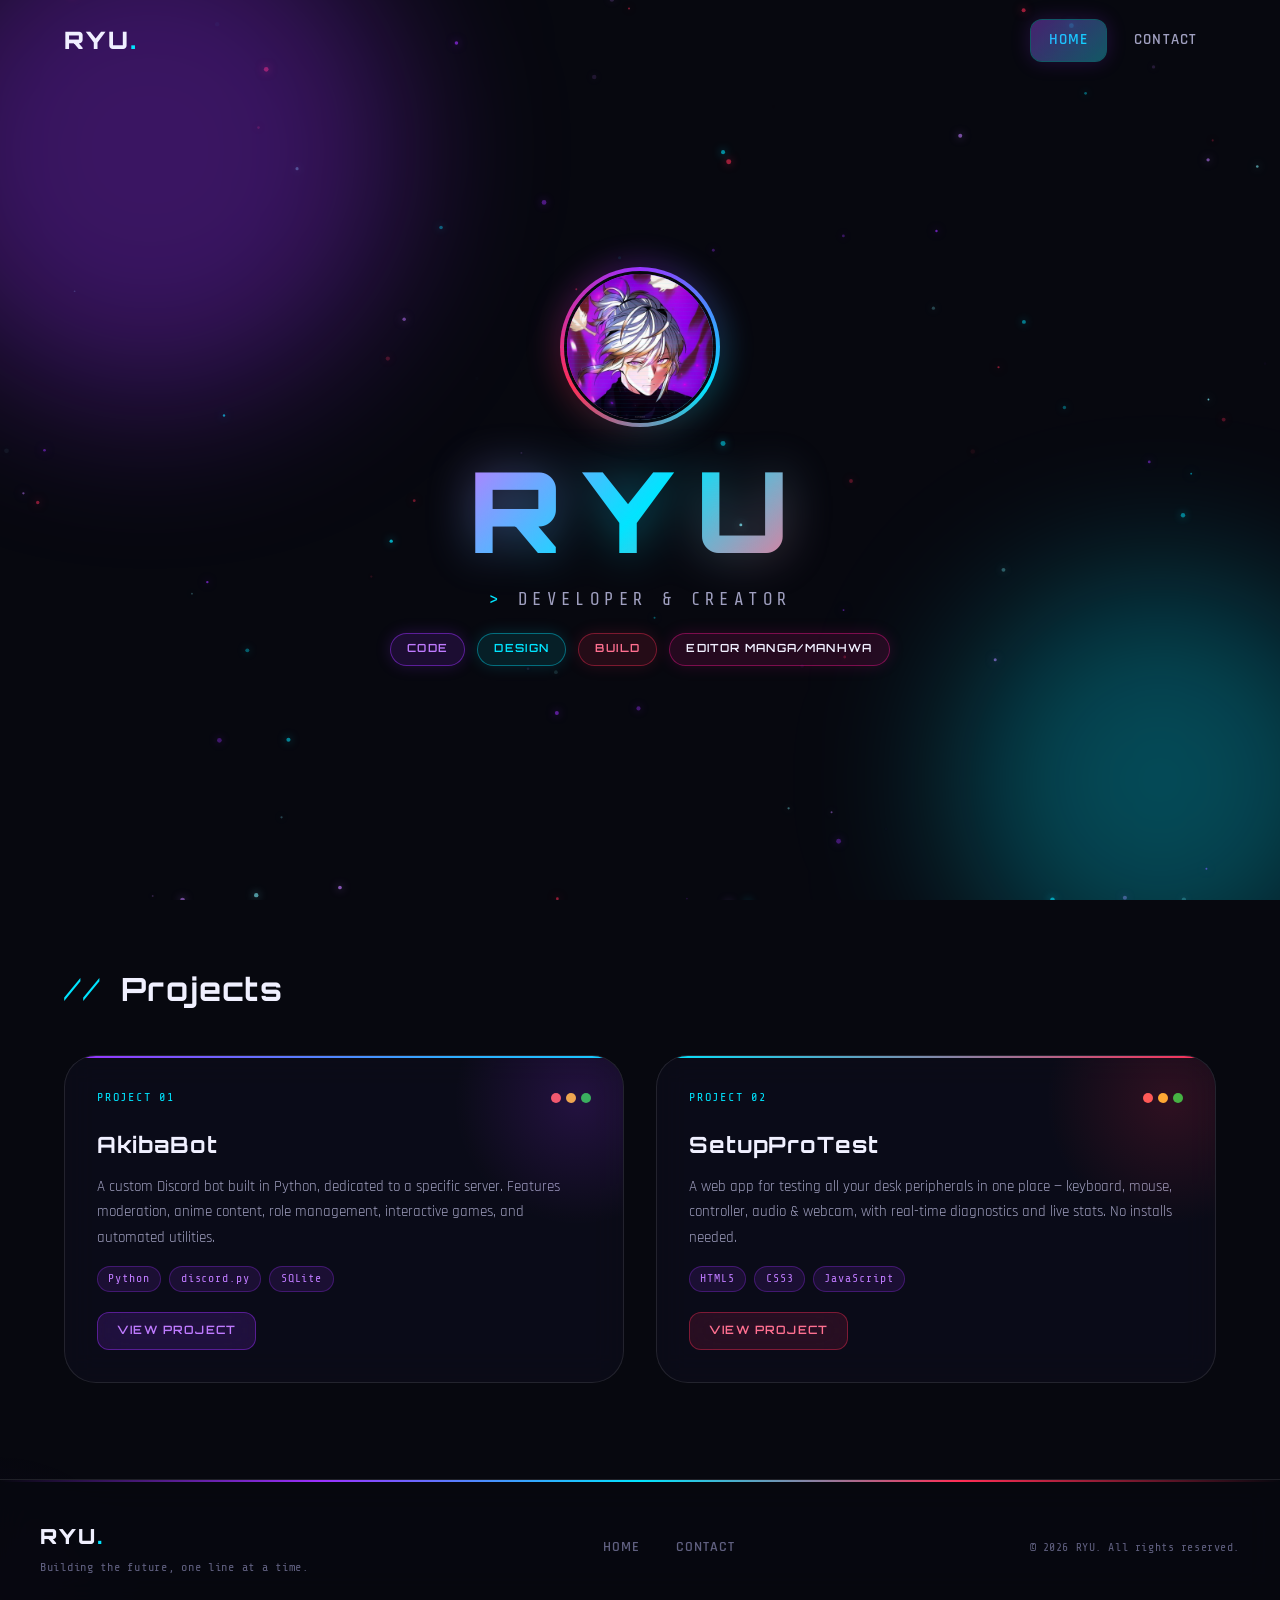
==== index.html @ fd31625f "Add files via upload" ====
<!DOCTYPE html>
<html lang="en">
<head>
  <meta charset="UTF-8" />
  <meta name="viewport" content="width=device-width, initial-scale=1.0" />
  <title>RYU — Portfolio</title>
  <link rel="stylesheet" href="css/global.css" />
  <link rel="stylesheet" href="css/header.css" />
  <link rel="stylesheet" href="css/hero.css" />
  <link rel="stylesheet" href="css/projects.css" />
  <link rel="stylesheet" href="css/footer.css" />
    <link rel="icon" href="assets/img/favicon.jpg" />
</head>
<body>

  <!-- ░░ PARTICLE BACKGROUND ░░ -->
  <canvas id="particle-canvas"></canvas>

  <!-- ░░ HEADER ░░ -->
  <header class="site-header" id="site-header">
    <div class="header-inner">
      <a href="index.html" class="logo">RYU<span class="logo-dot">.</span></a>
      <nav class="nav-links">
        <a href="index.html" class="nav-link active">Home</a>
        <a href="pages/contact.html" class="nav-link">Contact</a>
      </nav>
      <button class="nav-toggle" id="nav-toggle" aria-label="Toggle menu">
        <span></span><span></span><span></span>
      </button>
    </div>
    <!-- Mobile menu -->
    <div class="mobile-menu" id="mobile-menu">
      <a href="index.html" class="mob-link">Home</a>
      <a href="pages/contact.html" class="mob-link">Contact</a>
    </div>
  </header>

  <!-- ░░ MAIN ░░ -->
  <main>

    <!-- HERO / PROFILE -->
    <section class="hero" id="hero">
      <div class="hero-glow glow-purple"></div>
      <div class="hero-glow glow-cyan"></div>
      <div class="profile-wrapper">
        <!--
          ╔══════════════════════════════════════════╗
          ║  TO CHANGE YOUR PROFILE PICTURE:         ║
          ║  Replace the file at:                    ║
          ║  assets/img/profile.jpg                  ║
          ║  (any .jpg / .png / .webp works)          ║
          ╚══════════════════════════════════════════╝
        -->
        <div class="profile-ring">
          <img
            src="assets/img/profile.jpg"
            alt="RYU profile picture"
            class="profile-img"
            onerror="this.src='assets/img/profile-fallback.svg'"
          />
        </div>
        <div class="scan-line"></div>
      </div>
      <h1 class="hero-name">RYU</h1>
      <p class="hero-tagline">Developer &amp; Creator</p>
      <div class="hero-badges">
        <span class="badge badge-purple">Code</span>
        <span class="badge badge-cyan">Design</span>
        <span class="badge badge-red">Build</span>
        <span class="badge badge-pink">Editor Manga/Manhwa</span>

      </div>
    </section>
    <!-- PROJECTS -->
    <section class="projects-section" id="projects">
      <h2 class="section-title">
        <span class="title-accent">//</span> Projects
      </h2>
      <div class="projects-grid">

        <!-- PROJECT CARD 1 — AkibaBot -->
        <article class="project-card" id="project-1">
          <div class="card-glow"></div>
          <div class="card-header">
            <span class="card-tag">Project 01</span>
            <div class="card-dots">
              <span></span><span></span><span></span>
            </div>
          </div>
          <div class="card-body">
            <h3 class="card-title">AkibaBot</h3>
            <p class="card-desc">
              A custom Discord bot built in Python, dedicated to a specific
              server. Features moderation, anime content, role management,
              interactive games, and automated utilities.
            </p>
            <div class="card-tech">
              <span class="tech-tag">Python</span>
              <span class="tech-tag">discord.py</span>
              <span class="tech-tag">SQLite</span>
            </div>
          </div>
          <div class="card-footer">
            <a href="pages/akibabot.html" class="btn-glass btn-purple">View Project</a>
          </div>
        </article>

        <!-- PROJECT CARD 2 — SetupProTest -->
        <article class="project-card" id="project-2">
          <div class="card-glow card-glow--red"></div>
          <div class="card-header">
            <span class="card-tag">Project 02</span>
            <div class="card-dots">
              <span></span><span></span><span></span>
            </div>
          </div>
          <div class="card-body">
            <h3 class="card-title">SetupProTest</h3>
            <p class="card-desc">
              A web app for testing all your desk peripherals in one place —
              keyboard, mouse, controller, audio &amp; webcam, with real-time
              diagnostics and live stats. No installs needed.
            </p>
            <div class="card-tech">
              <span class="tech-tag">HTML5</span>
              <span class="tech-tag">CSS3</span>
              <span class="tech-tag">JavaScript</span>
            </div>
          </div>
          <div class="card-footer">
            <a href="pages/setupprotest.html" class="btn-glass btn-red">View Project</a>
          </div>
        </article>

      </div>
    </section>

  </main>

  <!-- ░░ FOOTER ░░ -->
  <footer class="site-footer">
    <div class="footer-inner">
      <div class="footer-left">
        <span class="footer-logo">RYU<span class="logo-dot">.</span></span>
        <p class="footer-sub">Building the future, one line at a time.</p>
      </div>
      <div class="footer-links">
        <a href="index.html" class="footer-link">Home</a>
        <a href="pages/contact.html" class="footer-link">Contact</a>
      </div>
      <div class="footer-right">
        <p class="footer-copy">&copy; <span id="year"></span> RYU. All rights reserved.</p>
      </div>
    </div>
    <div class="footer-bar"></div>
  </footer>

  <script src="js/particles.js"></script>
  <script src="js/main.js"></script>
</body>
</html>
---- css/global.css ----
/* ═══════════════════════════════════════════
   global.css  —  Variables, Reset, Base
   ═══════════════════════════════════════════ */

/* ── Google Fonts ── */
@import url('https://fonts.googleapis.com/css2?family=Orbitron:wght@400;600;700;900&family=Rajdhani:wght@300;400;500;600;700&family=Share+Tech+Mono&display=swap');

/* ── Design Tokens ── */
:root {
  --purple:       #9b30ff;
  --purple-light: #bf7bff;
  --purple-dark:  #5a0099;
  --purple-glow:  rgba(155, 48, 255, 0.35);

  --cyan:         #00e5ff;
  --cyan-light:   #80f5ff;
  --cyan-dark:    #007a99;
  --cyan-glow:    rgba(0, 229, 255, 0.30);

  --red:          #ff2d55;
  --red-light:    #ff7090;
  --red-dark:     #991533;
  --red-glow:     rgba(255, 45, 85, 0.30);

  --bg:           #07080f;
  --bg-2:         #0d0e1a;
  --bg-3:         #131428;
  --surface:      rgba(255, 255, 255, 0.04);
  --surface-2:    rgba(255, 255, 255, 0.08);
  --border:       rgba(255, 255, 255, 0.10);
  --border-bright:rgba(255, 255, 255, 0.20);

  --text-1:       #f0f0ff;
  --text-2:       #a0a0c0;
  --text-3:       #606080;

  --font-display: 'Orbitron', monospace;
  --font-body:    'Rajdhani', sans-serif;
  --font-mono:    'Share Tech Mono', monospace;

  --radius-sm:    6px;
  --radius-md:    12px;
  --radius-lg:    20px;
  --radius-xl:    32px;

  --transition:   0.3s cubic-bezier(0.25, 0.46, 0.45, 0.94);
  --transition-fast: 0.15s ease;

  --blur-glass:   blur(16px) saturate(180%);
  --shadow-glow-purple: 0 0 40px rgba(155, 48, 255, 0.4);
  --shadow-glow-cyan:   0 0 40px rgba(0, 229, 255, 0.4);
  --shadow-glow-red:    0 0 40px rgba(255, 45, 85, 0.4);
}

/* ── Reset ── */
*, *::before, *::after {
  box-sizing: border-box;
  margin: 0;
  padding: 0;
}

html {
  scroll-behavior: smooth;
  font-size: 16px;
}

body {
  background-color: var(--bg);
  color: var(--text-1);
  font-family: var(--font-body);
  font-weight: 400;
  line-height: 1.6;
  min-height: 100vh;
  overflow-x: hidden;
  position: relative;
}

a {
  color: inherit;
  text-decoration: none;
}

img, svg {
  display: block;
  max-width: 100%;
}

button {
  cursor: pointer;
  font-family: inherit;
  border: none;
  background: none;
}

/* ── Particle canvas (background layer) ── */
#particle-canvas {
  position: fixed;
  inset: 0;
  z-index: 0;
  pointer-events: none;
}

/* ── Everything above canvas ── */
header, main, footer {
  position: relative;
  z-index: 1;
}

/* ── Shared section title ── */
.section-title {
  font-family: var(--font-display);
  font-size: clamp(1.4rem, 4vw, 2rem);
  font-weight: 700;
  color: var(--text-1);
  margin-bottom: 2.5rem;
  letter-spacing: 0.05em;
}

.title-accent {
  color: var(--cyan);
  margin-right: 0.5rem;
  font-weight: 400;
}

/* ── Glow blobs ── */
.hero-glow {
  position: absolute;
  border-radius: 50%;
  filter: blur(80px);
  pointer-events: none;
  z-index: 0;
  animation: glow-pulse 6s ease-in-out infinite alternate;
}

.glow-purple {
  width: 500px;
  height: 500px;
  background: var(--purple-glow);
  top: -100px;
  left: -100px;
  animation-delay: 0s;
}

.glow-cyan {
  width: 400px;
  height: 400px;
  background: var(--cyan-glow);
  bottom: -80px;
  right: -80px;
  animation-delay: 3s;
}

@keyframes glow-pulse {
  from { opacity: 0.6; transform: scale(1); }
  to   { opacity: 1;   transform: scale(1.15); }
}

/* ── Scrollbar ── */
::-webkit-scrollbar { width: 6px; }
::-webkit-scrollbar-track { background: var(--bg-2); }
::-webkit-scrollbar-thumb {
  background: linear-gradient(180deg, var(--purple), var(--cyan));
  border-radius: 3px;
}

/* ── Selection ── */
::selection {
  background: var(--purple);
  color: #fff;
}

/* ── Utility: glassmorphism surface ── */
.glass {
  background: var(--surface);
  backdrop-filter: var(--blur-glass);
  -webkit-backdrop-filter: var(--blur-glass);
  border: 1px solid var(--border);
}

/* ── Responsive grid container ── */
.container {
  width: 100%;
  max-width: 1200px;
  margin: 0 auto;
  padding: 0 1.5rem;
}
---- css/header.css ----
/* ═══════════════════════════════════════════
   header.css  —  Navigation / Header
   ═══════════════════════════════════════════ */

.site-header {
  position: fixed;
  top: 0;
  left: 0;
  right: 0;
  z-index: 100;
  transition: var(--transition);
}

.site-header.scrolled {
  background: rgba(7, 8, 15, 0.75);
  backdrop-filter: var(--blur-glass);
  -webkit-backdrop-filter: var(--blur-glass);
  border-bottom: 1px solid var(--border);
  box-shadow: 0 4px 32px rgba(0, 0, 0, 0.4);
}

.header-inner {
  display: flex;
  align-items: center;
  justify-content: space-between;
  max-width: 1200px;
  margin: 0 auto;
  padding: 1.2rem 1.5rem;
}

/* ── Logo ── */
.logo {
  font-family: var(--font-display);
  font-size: 1.5rem;
  font-weight: 900;
  letter-spacing: 0.1em;
  color: var(--text-1);
  text-transform: uppercase;
  position: relative;
  transition: var(--transition);
}

.logo:hover {
  color: var(--cyan);
  text-shadow: 0 0 20px var(--cyan-glow);
}

.logo-dot {
  color: var(--cyan);
}

/* ── Desktop nav ── */
.nav-links {
  display: flex;
  gap: 0.5rem;
}

.nav-link {
  font-family: var(--font-body);
  font-size: 0.95rem;
  font-weight: 600;
  letter-spacing: 0.08em;
  text-transform: uppercase;
  color: var(--text-2);
  padding: 0.5rem 1.1rem;
  border-radius: var(--radius-md);
  border: 1px solid transparent;
  background: transparent;
  backdrop-filter: none;
  transition: var(--transition);
  position: relative;
  overflow: hidden;
}

.nav-link::before {
  content: '';
  position: absolute;
  inset: 0;
  background: linear-gradient(135deg, var(--purple-glow), var(--cyan-glow));
  opacity: 0;
  transition: var(--transition);
}

.nav-link:hover,
.nav-link.active {
  color: var(--text-1);
  border-color: var(--border-bright);
  background: var(--surface-2);
  backdrop-filter: var(--blur-glass);
  -webkit-backdrop-filter: var(--blur-glass);
  box-shadow: 0 0 20px rgba(155, 48, 255, 0.2);
}

.nav-link:hover::before,
.nav-link.active::before {
  opacity: 1;
}

.nav-link.active {
  color: var(--cyan);
  border-color: rgba(0, 229, 255, 0.3);
}

/* ── Mobile hamburger toggle ── */
.nav-toggle {
  display: none;
  flex-direction: column;
  gap: 5px;
  padding: 0.4rem;
  background: var(--surface-2);
  border: 1px solid var(--border);
  border-radius: var(--radius-sm);
  backdrop-filter: var(--blur-glass);
}

.nav-toggle span {
  display: block;
  width: 22px;
  height: 2px;
  background: var(--text-1);
  border-radius: 2px;
  transition: var(--transition);
}

.nav-toggle.open span:nth-child(1) { transform: translateY(7px) rotate(45deg); }
.nav-toggle.open span:nth-child(2) { opacity: 0; transform: scaleX(0); }
.nav-toggle.open span:nth-child(3) { transform: translateY(-7px) rotate(-45deg); }

/* ── Mobile menu dropdown ── */
.mobile-menu {
  display: none;
  flex-direction: column;
  gap: 0.25rem;
  padding: 1rem 1.5rem 1.2rem;
  background: rgba(7, 8, 15, 0.92);
  backdrop-filter: var(--blur-glass);
  -webkit-backdrop-filter: var(--blur-glass);
  border-bottom: 1px solid var(--border);
  transform-origin: top;
  animation: menu-open 0.25s ease forwards;
}

.mobile-menu.is-open {
  display: flex;
}

@keyframes menu-open {
  from { opacity: 0; transform: scaleY(0.9); }
  to   { opacity: 1; transform: scaleY(1); }
}

.mob-link {
  font-family: var(--font-body);
  font-size: 1.05rem;
  font-weight: 600;
  letter-spacing: 0.06em;
  text-transform: uppercase;
  color: var(--text-2);
  padding: 0.75rem 1rem;
  border-radius: var(--radius-sm);
  border: 1px solid transparent;
  transition: var(--transition);
}

.mob-link:hover {
  color: var(--cyan);
  background: var(--surface-2);
  border-color: var(--border);
}

/* ── Responsive ── */
@media (max-width: 640px) {
  .nav-links  { display: none; }
  .nav-toggle { display: flex; }
}
---- css/hero.css ----
/* ═══════════════════════════════════════════
   hero.css  —  Profile / Hero section
   ═══════════════════════════════════════════ */

.hero {
  position: relative;
  min-height: 100vh;
  display: flex;
  flex-direction: column;
  align-items: center;
  justify-content: center;
  gap: 1.2rem;
  padding: 6rem 1.5rem 4rem;
  overflow: hidden;
  text-align: center;
}

/* ── Profile picture ring ── */
.profile-wrapper {
  position: relative;
  width: 160px;
  height: 160px;
  margin-bottom: 0.5rem;
  animation: float 5s ease-in-out infinite;
}

@keyframes float {
  0%, 100% { transform: translateY(0); }
  50%       { transform: translateY(-10px); }
}

.profile-ring {
  width: 160px;
  height: 160px;
  border-radius: 50%;
  padding: 4px;
  background: conic-gradient(
    var(--purple),
    var(--cyan),
    var(--red),
    var(--purple)
  );
  animation: spin-ring 8s linear infinite;
  position: relative;
  z-index: 1;
}

@keyframes spin-ring {
  from { filter: hue-rotate(0deg);   }
  to   { filter: hue-rotate(360deg); }
}

.profile-img {
  width: 100%;
  height: 100%;
  border-radius: 50%;
  object-fit: cover;
  border: 3px solid var(--bg);
  background: var(--bg-3);
}

/* Scan-line overlay on profile */
.scan-line {
  position: absolute;
  inset: 0;
  border-radius: 50%;
  background: repeating-linear-gradient(
    0deg,
    transparent,
    transparent 3px,
    rgba(0, 229, 255, 0.04) 3px,
    rgba(0, 229, 255, 0.04) 4px
  );
  pointer-events: none;
  z-index: 2;
}

/* Outer glow ring */
.profile-ring::after {
  content: '';
  position: absolute;
  inset: -8px;
  border-radius: 50%;
  background: conic-gradient(
    var(--purple-glow),
    var(--cyan-glow),
    var(--red-glow),
    var(--purple-glow)
  );
  filter: blur(14px);
  z-index: -1;
  animation: spin-ring 8s linear infinite;
  opacity: 0.7;
}

/* ── Name ── */
.hero-name {
  font-family: var(--font-display);
  font-size: clamp(3.5rem, 12vw, 7rem);
  font-weight: 900;
  letter-spacing: 0.2em;
  line-height: 1;
  background: linear-gradient(
    135deg,
    var(--purple-light) 0%,
    var(--cyan) 50%,
    var(--red-light) 100%
  );
  -webkit-background-clip: text;
  -webkit-text-fill-color: transparent;
  background-clip: text;
  text-shadow: none;
  animation: name-reveal 1s ease both;
  position: relative;
  z-index: 1;
}

.hero-name::after {
  content: 'RYU';
  position: absolute;
  inset: 0;
  background: inherit;
  -webkit-background-clip: text;
  -webkit-text-fill-color: transparent;
  background-clip: text;
  filter: blur(24px);
  opacity: 0.45;
  z-index: -1;
}

@keyframes name-reveal {
  from { opacity: 0; transform: translateY(20px) scale(0.95); }
  to   { opacity: 1; transform: translateY(0)    scale(1); }
}

/* ── Tagline ── */
.hero-tagline {
  font-family: var(--font-mono);
  font-size: clamp(0.85rem, 2.5vw, 1.1rem);
  color: var(--text-2);
  letter-spacing: 0.25em;
  text-transform: uppercase;
  animation: name-reveal 1s 0.2s ease both;
}

.hero-tagline::before {
  content: '> ';
  color: var(--cyan);
}

/* ── Badges ── */
.hero-badges {
  display: flex;
  gap: 0.75rem;
  flex-wrap: wrap;
  justify-content: center;
  animation: name-reveal 1s 0.4s ease both;
}

.badge {
  font-family: var(--font-display);
  font-size: 0.7rem;
  font-weight: 600;
  letter-spacing: 0.12em;
  text-transform: uppercase;
  padding: 0.4rem 1rem;
  border-radius: 999px;
  border: 1px solid;
  backdrop-filter: var(--blur-glass);
  -webkit-backdrop-filter: var(--blur-glass);
  transition: var(--transition);
}

.badge:hover {
  transform: translateY(-2px) scale(1.05);
}

.badge-purple {
  background: rgba(155, 48, 255, 0.15);
  border-color: rgba(155, 48, 255, 0.5);
  color: var(--purple-light);
  box-shadow: 0 0 16px rgba(155, 48, 255, 0.2);
}

.badge-cyan {
  background: rgba(0, 229, 255, 0.1);
  border-color: rgba(0, 229, 255, 0.4);
  color: var(--cyan);
  box-shadow: 0 0 16px rgba(0, 229, 255, 0.15);
}

.badge-red {
  background: rgba(255, 45, 85, 0.12);
  border-color: rgba(255, 45, 85, 0.4);
  color: var(--red-light);
  box-shadow: 0 0 16px rgba(255, 45, 85, 0.15);
}
.badge-pink {
  background: rgba(255, 20, 147, 0.12);
  border-color: rgba(255, 20, 147, 0.4);
  color: var(--pink-light);
  box-shadow: 0 0 16px rgba(255, 20, 147, 0.15);
}

/* ── Responsive ── */
@media (max-width: 480px) {
  .profile-wrapper,
  .profile-ring {
    width: 130px;
    height: 130px;
  }
}
---- css/projects.css ----
/* ═══════════════════════════════════════════
   projects.css  —  Project Cards Section
   ═══════════════════════════════════════════ */

.projects-section {
  position: relative;
  padding: 4rem 1.5rem 6rem;
  max-width: 1200px;
  margin: 0 auto;
}

/* ── Grid ── */
.projects-grid {
  display: grid;
  grid-template-columns: repeat(auto-fit, minmax(min(100%, 380px), 1fr));
  gap: 2rem;
}

/* ── Card ── */
.project-card {
  position: relative;
  background: rgba(13, 14, 26, 0.7);
  backdrop-filter: var(--blur-glass);
  -webkit-backdrop-filter: var(--blur-glass);
  border: 1px solid var(--border);
  border-radius: var(--radius-xl);
  padding: 2rem;
  overflow: hidden;
  display: flex;
  flex-direction: column;
  gap: 1.2rem;
  transition: var(--transition);
  cursor: default;
}

/* Hover lift */
.project-card:hover {
  transform: translateY(-6px);
  border-color: var(--border-bright);
  box-shadow:
    0 20px 60px rgba(0, 0, 0, 0.5),
    0 0 0 1px rgba(255, 255, 255, 0.06) inset;
}

/* Animated inner glow orb */
.card-glow {
  position: absolute;
  width: 250px;
  height: 250px;
  border-radius: 50%;
  background: radial-gradient(circle, var(--purple-glow) 0%, transparent 70%);
  top: -80px;
  right: -80px;
  pointer-events: none;
  transition: var(--transition);
  opacity: 0.5;
}

.project-card:hover .card-glow {
  opacity: 1;
  transform: scale(1.2);
}

.card-glow--red {
  background: radial-gradient(circle, var(--red-glow) 0%, transparent 70%);
}

/* Top scanline texture */
.project-card::before {
  content: '';
  position: absolute;
  top: 0; left: 0; right: 0;
  height: 2px;
  background: linear-gradient(90deg, var(--purple), var(--cyan), var(--purple));
  background-size: 200% 100%;
  animation: shimmer 3s linear infinite;
}

.project-card:nth-child(2)::before {
  background: linear-gradient(90deg, var(--cyan), var(--red), var(--cyan));
  background-size: 200% 100%;
}

@keyframes shimmer {
  from { background-position: -200% 0; }
  to   { background-position: 200% 0; }
}

/* ── Card Header ── */
.card-header {
  display: flex;
  align-items: center;
  justify-content: space-between;
}

.card-tag {
  font-family: var(--font-mono);
  font-size: 0.75rem;
  letter-spacing: 0.15em;
  color: var(--cyan);
  text-transform: uppercase;
}

.card-dots {
  display: flex;
  gap: 5px;
}

.card-dots span {
  width: 10px;
  height: 10px;
  border-radius: 50%;
  background: var(--border-bright);
}

.card-dots span:nth-child(1) { background: #ff5f57; }
.card-dots span:nth-child(2) { background: #febc2e; }
.card-dots span:nth-child(3) { background: #28c840; }

/* ── Card Body ── */
.card-body {
  flex: 1;
  display: flex;
  flex-direction: column;
  gap: 0.75rem;
}

.card-title {
  font-family: var(--font-display);
  font-size: clamp(1.1rem, 3vw, 1.4rem);
  font-weight: 700;
  color: var(--text-1);
  letter-spacing: 0.04em;
}

.card-desc {
  font-size: 0.95rem;
  color: var(--text-2);
  line-height: 1.65;
  font-weight: 400;
}

/* Tech tags */
.card-tech {
  display: flex;
  gap: 0.5rem;
  flex-wrap: wrap;
  margin-top: 0.25rem;
}

.tech-tag {
  font-family: var(--font-mono);
  font-size: 0.72rem;
  letter-spacing: 0.08em;
  color: var(--purple-light);
  background: rgba(155, 48, 255, 0.12);
  border: 1px solid rgba(155, 48, 255, 0.3);
  padding: 0.2rem 0.65rem;
  border-radius: 999px;
}

/* ── Card Footer + Buttons ── */
.card-footer {
  display: flex;
  gap: 0.75rem;
  flex-wrap: wrap;
}

/* Glass buttons */
.btn-glass {
  font-family: var(--font-display);
  font-size: 0.72rem;
  font-weight: 600;
  letter-spacing: 0.1em;
  text-transform: uppercase;
  padding: 0.55rem 1.2rem;
  border-radius: var(--radius-md);
  border: 1px solid;
  backdrop-filter: var(--blur-glass);
  -webkit-backdrop-filter: var(--blur-glass);
  transition: var(--transition);
  position: relative;
  overflow: hidden;
}

.btn-glass::before {
  content: '';
  position: absolute;
  inset: 0;
  background: currentColor;
  opacity: 0;
  transition: var(--transition);
}

.btn-glass:hover::before { opacity: 0.08; }

.btn-glass:hover {
  transform: translateY(-2px);
  box-shadow: 0 8px 24px rgba(0,0,0,0.3);
}

.btn-purple {
  background: rgba(155, 48, 255, 0.15);
  border-color: rgba(155, 48, 255, 0.45);
  color: var(--purple-light);
}
.btn-purple:hover {
  border-color: var(--purple);
  box-shadow: 0 0 20px var(--purple-glow), 0 8px 24px rgba(0,0,0,0.3);
}

.btn-cyan {
  background: rgba(0, 229, 255, 0.08);
  border-color: rgba(0, 229, 255, 0.35);
  color: var(--cyan);
}
.btn-cyan:hover {
  border-color: var(--cyan);
  box-shadow: 0 0 20px var(--cyan-glow), 0 8px 24px rgba(0,0,0,0.3);
}

.btn-red {
  background: rgba(255, 45, 85, 0.12);
  border-color: rgba(255, 45, 85, 0.4);
  color: var(--red-light);
}
.btn-red:hover {
  border-color: var(--red);
  box-shadow: 0 0 20px var(--red-glow), 0 8px 24px rgba(0,0,0,0.3);
}

/* ── Entrance animation ── */
.project-card {
  opacity: 0;
  transform: translateY(30px);
  transition: opacity 0.6s ease, transform 0.6s ease, box-shadow 0.3s ease, border-color 0.3s ease;
}

.project-card.visible {
  opacity: 1;
  transform: translateY(0);
}

.project-card:nth-child(2) { transition-delay: 0.15s; }

/* ── Responsive ── */
@media (max-width: 480px) {
  .project-card { padding: 1.5rem; }
  .card-footer { flex-direction: column; }
  .btn-glass { text-align: center; }
}
---- css/footer.css ----
/* ═══════════════════════════════════════════
   footer.css  —  Site Footer
   ═══════════════════════════════════════════ */

.site-footer {
  position: relative;
  background: rgba(7, 8, 15, 0.9);
  backdrop-filter: var(--blur-glass);
  -webkit-backdrop-filter: var(--blur-glass);
  border-top: 1px solid var(--border);
  padding: 2.5rem 1.5rem 1.5rem;
  overflow: hidden;
}

/* Top gradient bar */
.footer-bar {
  position: absolute;
  top: 0; left: 0; right: 0;
  height: 2px;
  background: linear-gradient(
    90deg,
    transparent 0%,
    var(--purple) 25%,
    var(--cyan) 50%,
    var(--red) 75%,
    transparent 100%
  );
}

.footer-inner {
  max-width: 1200px;
  margin: 0 auto;
  display: flex;
  align-items: center;
  justify-content: space-between;
  flex-wrap: wrap;
  gap: 1.5rem;
}

/* ── Left: brand ── */
.footer-left {
  display: flex;
  flex-direction: column;
  gap: 0.3rem;
}

.footer-logo {
  font-family: var(--font-display);
  font-size: 1.3rem;
  font-weight: 900;
  letter-spacing: 0.1em;
  color: var(--text-1);
}

.footer-sub {
  font-family: var(--font-mono);
  font-size: 0.75rem;
  color: var(--text-3);
  letter-spacing: 0.06em;
}

/* ── Center: links ── */
.footer-links {
  display: flex;
  gap: 0.5rem;
  flex-wrap: wrap;
  justify-content: center;
}

.footer-link {
  font-family: var(--font-body);
  font-size: 0.85rem;
  font-weight: 600;
  letter-spacing: 0.08em;
  text-transform: uppercase;
  color: var(--text-3);
  padding: 0.35rem 0.8rem;
  border-radius: var(--radius-sm);
  border: 1px solid transparent;
  transition: var(--transition);
}

.footer-link:hover {
  color: var(--cyan);
  border-color: rgba(0, 229, 255, 0.25);
  background: rgba(0, 229, 255, 0.06);
}

/* ── Right: copyright ── */
.footer-right {}

.footer-copy {
  font-family: var(--font-mono);
  font-size: 0.72rem;
  color: var(--text-3);
  letter-spacing: 0.05em;
  text-align: right;
}

/* ── Responsive ── */
@media (max-width: 640px) {
  .footer-inner {
    flex-direction: column;
    align-items: center;
    text-align: center;
  }

  .footer-copy {
    text-align: center;
  }
}
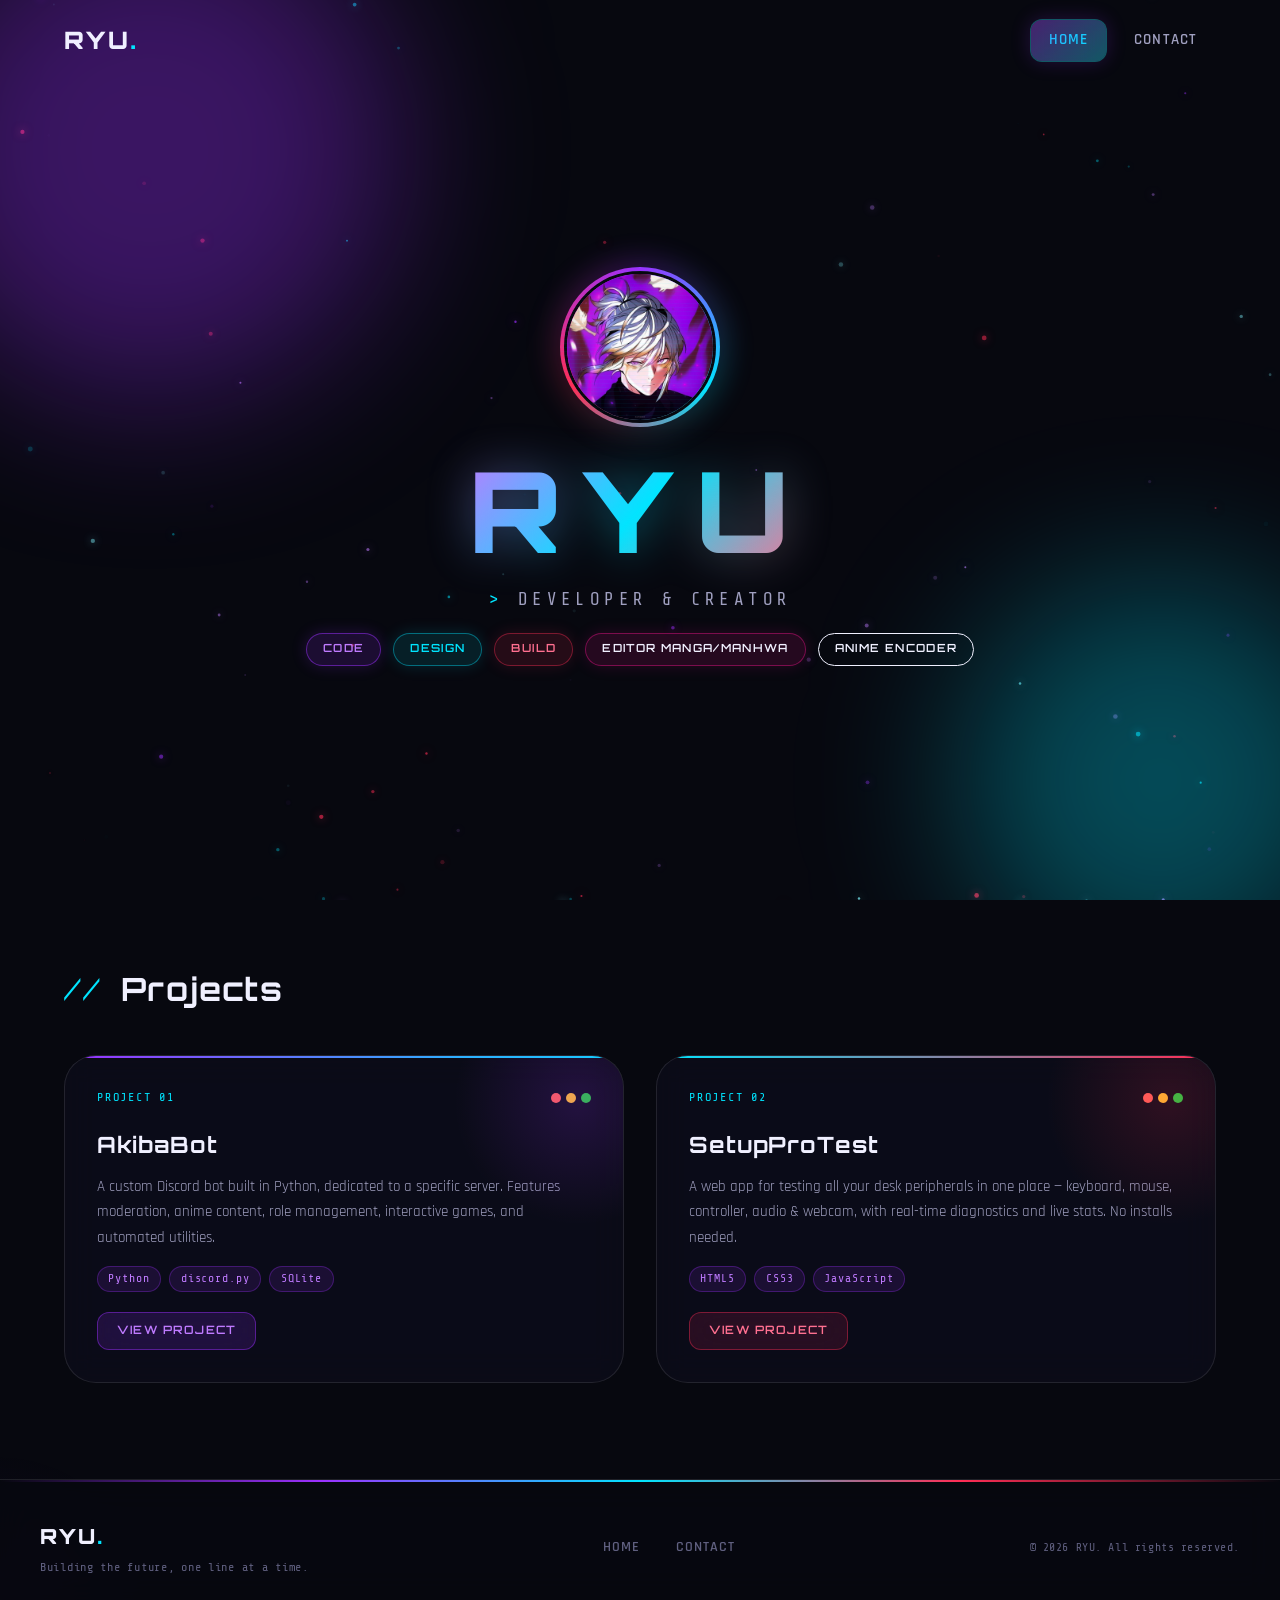
==== commit 8ae44eaa: "index update" ====
--- a/index.html
+++ b/index.html
@@ -68,6 +68,8 @@
         <span class="badge badge-cyan">Design</span>
         <span class="badge badge-red">Build</span>
         <span class="badge badge-pink">Editor Manga/Manhwa</span>
+        <span class="badge badge-green">Anime Encoder</span>
+
 
       </div>
     </section>
